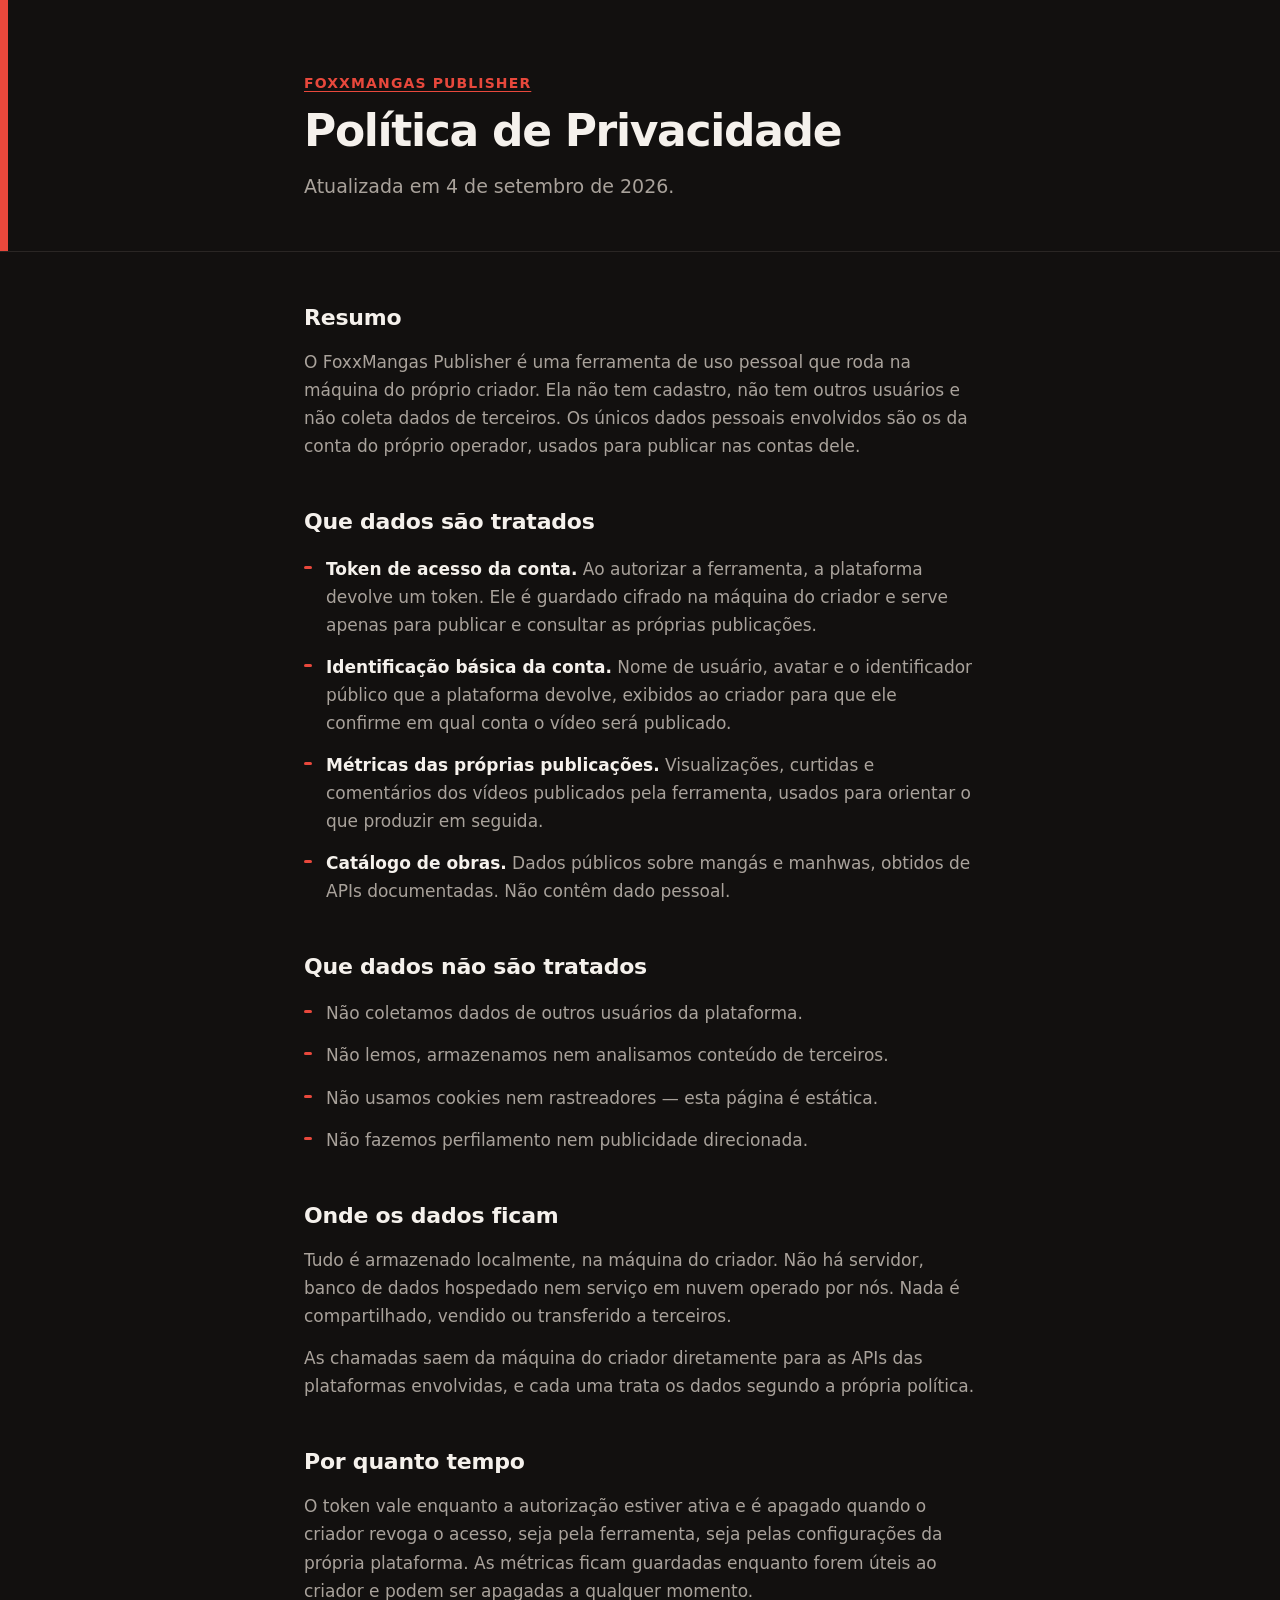
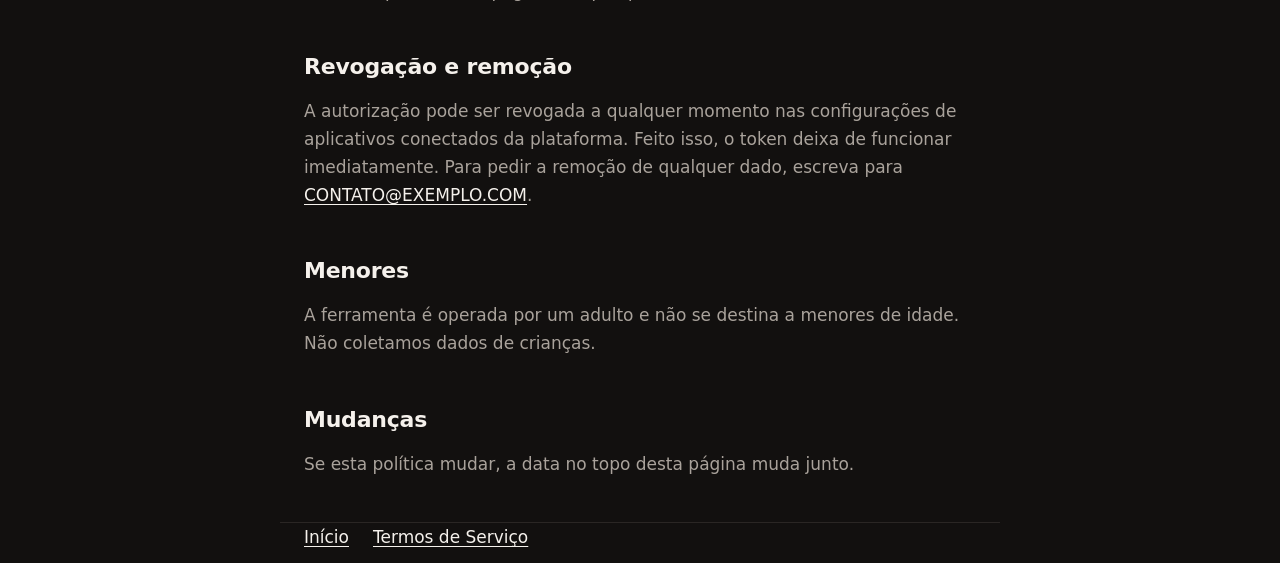
==== privacy.html @ b205a148 "Páginas públicas do FoxxMangas Publisher Descrição do app, termos de serviço e política de privacida" ====
<!doctype html>
<html lang="pt-BR">
<head>
<meta charset="utf-8">
<meta name="viewport" content="width=device-width, initial-scale=1">
<title>Política de Privacidade — FoxxMangas Publisher</title>
<link rel="stylesheet" href="style.css">
</head>
<body>

<header>
  <div class="rail"></div>
  <div class="wrap">
    <p class="eyebrow"><a href="index.html">FoxxMangas Publisher</a></p>
    <h1>Política de Privacidade</h1>
    <p class="lead">Atualizada em 4 de setembro de 2026.</p>
  </div>
</header>

<main class="wrap">

  <section>
    <h2>Resumo</h2>
    <p>
      O FoxxMangas Publisher é uma ferramenta de uso pessoal que roda na máquina
      do próprio criador. Ela não tem cadastro, não tem outros usuários e não
      coleta dados de terceiros. Os únicos dados pessoais envolvidos são os da
      conta do próprio operador, usados para publicar nas contas dele.
    </p>
  </section>

  <section>
    <h2>Que dados são tratados</h2>
    <ul>
      <li>
        <strong>Token de acesso da conta.</strong> Ao autorizar a ferramenta, a
        plataforma devolve um token. Ele é guardado cifrado na máquina do
        criador e serve apenas para publicar e consultar as próprias
        publicações.
      </li>
      <li>
        <strong>Identificação básica da conta.</strong> Nome de usuário, avatar
        e o identificador público que a plataforma devolve, exibidos ao criador
        para que ele confirme em qual conta o vídeo será publicado.
      </li>
      <li>
        <strong>Métricas das próprias publicações.</strong> Visualizações,
        curtidas e comentários dos vídeos publicados pela ferramenta, usados
        para orientar o que produzir em seguida.
      </li>
      <li>
        <strong>Catálogo de obras.</strong> Dados públicos sobre mangás e
        manhwas, obtidos de APIs documentadas. Não contêm dado pessoal.
      </li>
    </ul>
  </section>

  <section>
    <h2>Que dados não são tratados</h2>
    <ul>
      <li>Não coletamos dados de outros usuários da plataforma.</li>
      <li>Não lemos, armazenamos nem analisamos conteúdo de terceiros.</li>
      <li>Não usamos cookies nem rastreadores — esta página é estática.</li>
      <li>Não fazemos perfilamento nem publicidade direcionada.</li>
    </ul>
  </section>

  <section>
    <h2>Onde os dados ficam</h2>
    <p>
      Tudo é armazenado localmente, na máquina do criador. Não há servidor,
      banco de dados hospedado nem serviço em nuvem operado por nós. Nada é
      compartilhado, vendido ou transferido a terceiros.
    </p>
    <p>
      As chamadas saem da máquina do criador diretamente para as APIs das
      plataformas envolvidas, e cada uma trata os dados segundo a própria
      política.
    </p>
  </section>

  <section>
    <h2>Por quanto tempo</h2>
    <p>
      O token vale enquanto a autorização estiver ativa e é apagado quando o
      criador revoga o acesso, seja pela ferramenta, seja pelas configurações da
      própria plataforma. As métricas ficam guardadas enquanto forem úteis ao
      criador e podem ser apagadas a qualquer momento.
    </p>
  </section>

  <section>
    <h2>Revogação e remoção</h2>
    <p>
      A autorização pode ser revogada a qualquer momento nas configurações de
      aplicativos conectados da plataforma. Feito isso, o token deixa de
      funcionar imediatamente. Para pedir a remoção de qualquer dado, escreva
      para <a href="mailto:CONTATO@EXEMPLO.COM">CONTATO@EXEMPLO.COM</a>.
    </p>
  </section>

  <section>
    <h2>Menores</h2>
    <p>
      A ferramenta é operada por um adulto e não se destina a menores de idade.
      Não coletamos dados de crianças.
    </p>
  </section>

  <section>
    <h2>Mudanças</h2>
    <p>
      Se esta política mudar, a data no topo desta página muda junto.
    </p>
  </section>

</main>

<footer class="wrap">
  <nav>
    <a href="index.html">Início</a>
    <a href="terms.html">Termos de Serviço</a>
  </nav>
</footer>

</body>
</html>
---- style.css ----
/* Mesma linguagem visual dos quadros do Short: fundo escuro, faixa vermelha,
   tipografia pesada. A auditoria abre estas páginas, e coerência entre o app,
   o ícone e o site é parte do que ela olha. */

:root {
  --preto: #12100f;
  --creme: #f5f1ec;
  --vermelho: #e8483c;
  --suave: #a9a29b;
  --linha: #2a2624;
}

* { margin: 0; padding: 0; box-sizing: border-box; }

body {
  background: var(--preto);
  color: var(--creme);
  font-family: system-ui, -apple-system, "Segoe UI", Roboto, sans-serif;
  font-size: 17px;
  line-height: 1.65;
  -webkit-font-smoothing: antialiased;
}

.wrap {
  max-width: 720px;
  margin: 0 auto;
  padding: 0 24px;
}

header {
  position: relative;
  padding: 72px 0 48px;
  border-bottom: 1px solid var(--linha);
  margin-bottom: 48px;
}

.rail {
  position: absolute;
  left: 0;
  top: 0;
  width: 8px;
  height: 100%;
  background: var(--vermelho);
}

.eyebrow {
  font-size: 14px;
  font-weight: 600;
  letter-spacing: 0.08em;
  text-transform: uppercase;
  color: var(--vermelho);
  margin-bottom: 12px;
}

.eyebrow a { color: inherit; }

h1 {
  font-size: 44px;
  font-weight: 800;
  letter-spacing: -0.03em;
  line-height: 1.1;
  margin-bottom: 16px;
}

h2 {
  font-size: 22px;
  font-weight: 700;
  letter-spacing: -0.01em;
  margin-bottom: 12px;
}

.lead {
  font-size: 19px;
  color: var(--suave);
  max-width: 56ch;
}

section { margin-bottom: 44px; }
section p + p { margin-top: 14px; }

ul {
  list-style: none;
  margin-top: 14px;
}

li {
  position: relative;
  padding-left: 22px;
  margin-bottom: 14px;
  color: var(--suave);
}

li::before {
  content: "";
  position: absolute;
  left: 0;
  top: 11px;
  width: 8px;
  height: 3px;
  border-radius: 99px;
  background: var(--vermelho);
}

li strong { color: var(--creme); font-weight: 600; }

p { color: var(--suave); }
section h2 + p { margin-top: 0; }

a { color: var(--creme); text-decoration: underline; text-underline-offset: 3px; }
a:hover { color: var(--vermelho); }

footer {
  border-top: 1px solid var(--linha);
  padding: 32px 0 72px;
  margin-top: 24px;
}

footer nav {
  display: flex;
  gap: 24px;
  flex-wrap: wrap;
  margin-bottom: 12px;
}

.fine { font-size: 14px; color: #6f6862; }

@media (max-width: 560px) {
  h1 { font-size: 34px; }
  header { padding: 48px 0 36px; }
}
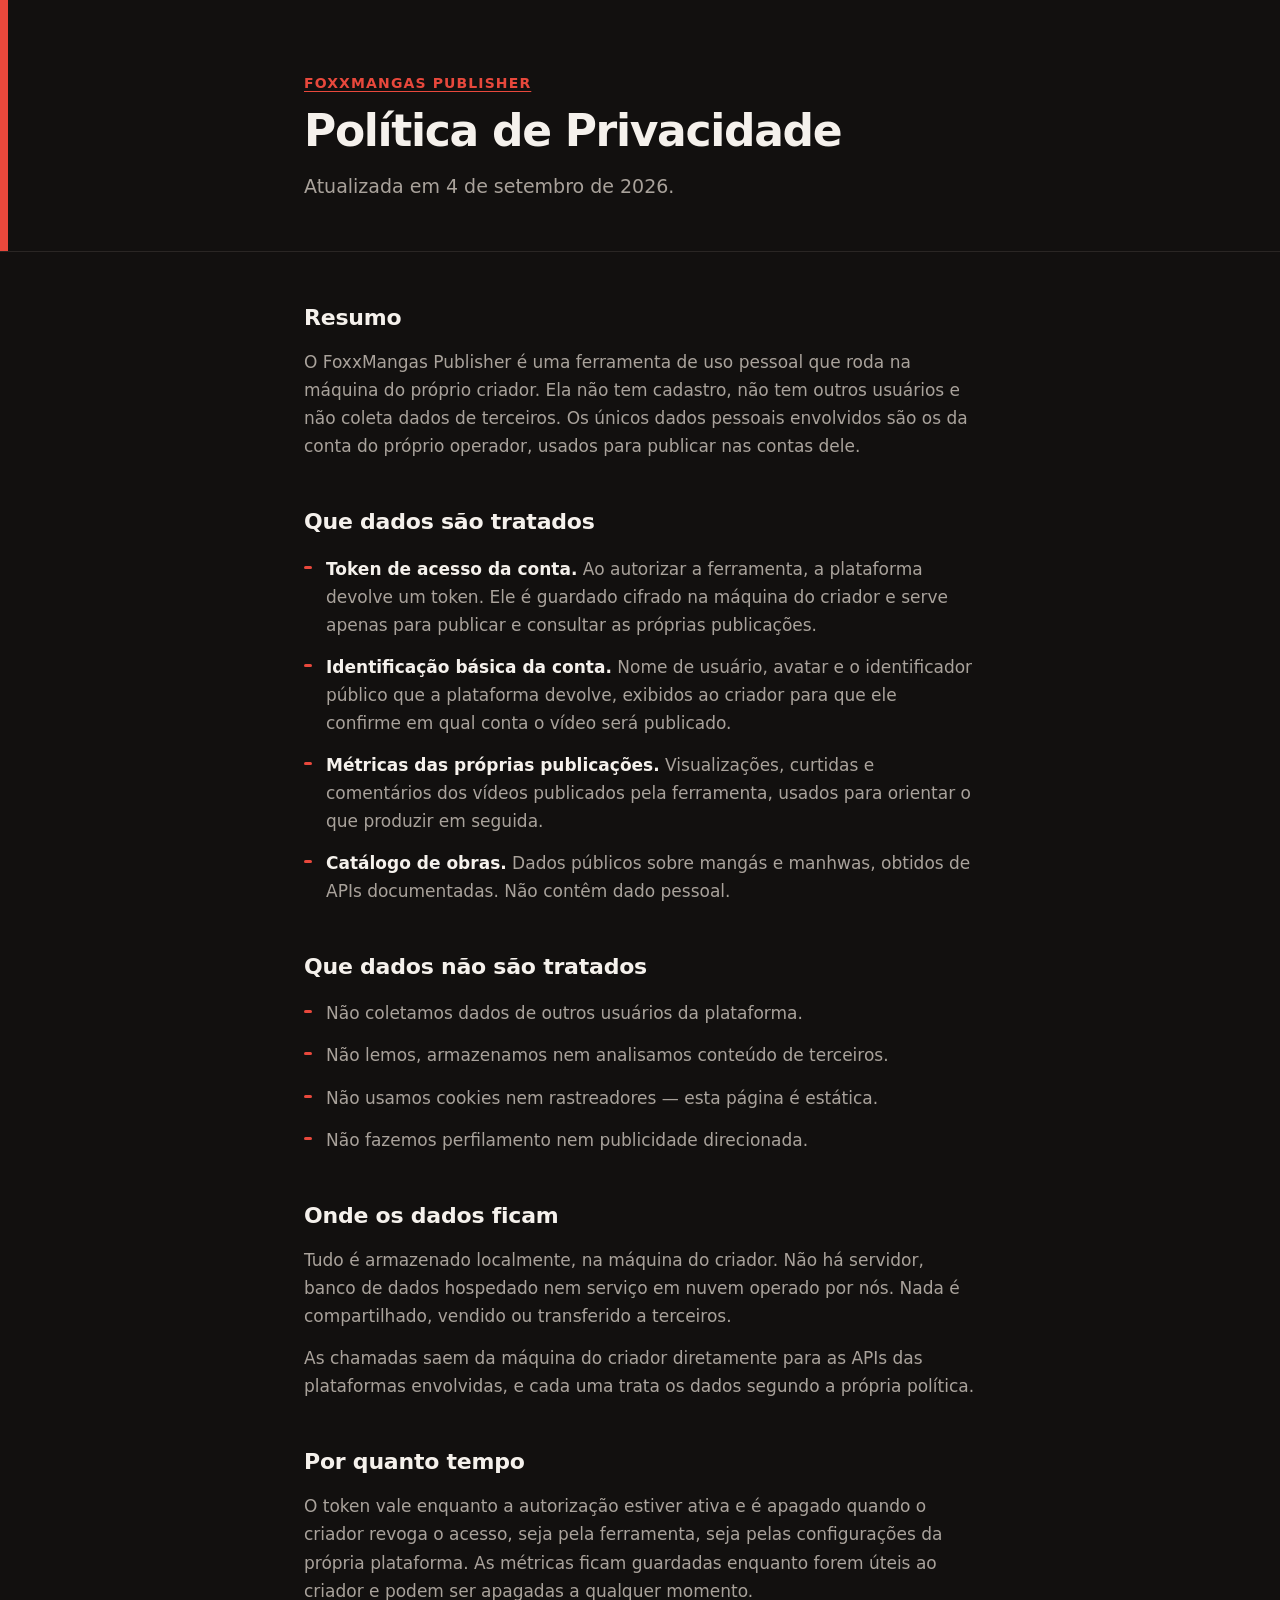
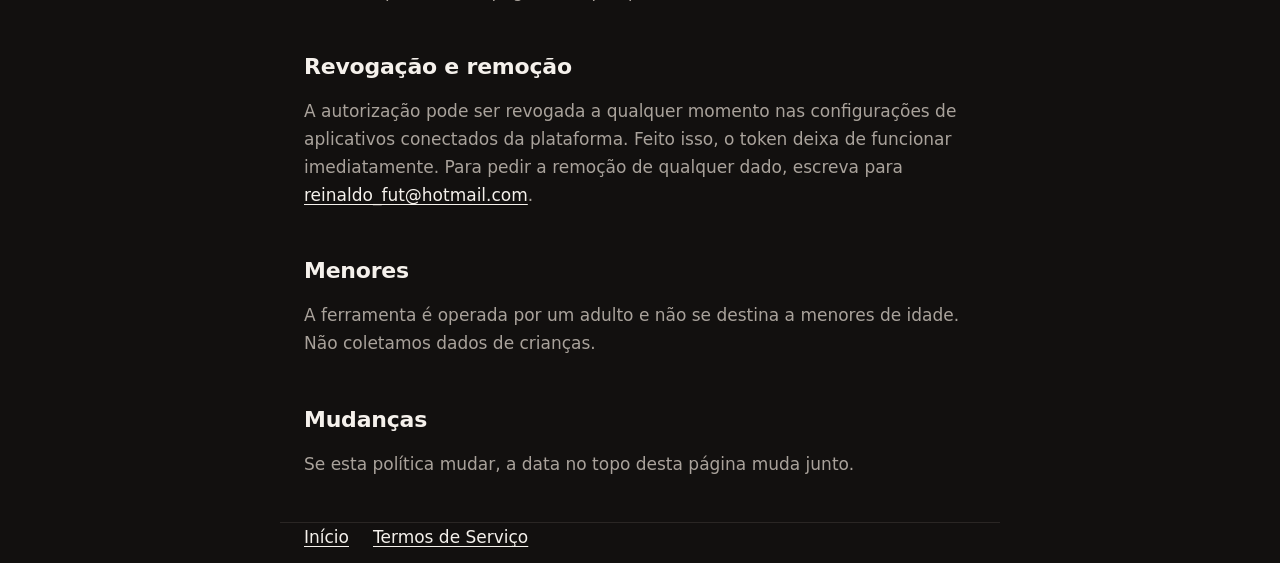
==== commit a0d0a3e2: "chore: e-mail de contato no lugar do placeholder As tres paginas traziam CONTATO@EXEMPLO.COM desde a" ====
--- a/privacy.html
+++ b/privacy.html
@@ -95,7 +95,7 @@
       A autorização pode ser revogada a qualquer momento nas configurações de
       aplicativos conectados da plataforma. Feito isso, o token deixa de
       funcionar imediatamente. Para pedir a remoção de qualquer dado, escreva
-      para <a href="mailto:CONTATO@EXEMPLO.COM">CONTATO@EXEMPLO.COM</a>.
+      para <a href="mailto:reinaldo_fut@hotmail.com">reinaldo_fut@hotmail.com</a>.
     </p>
   </section>
 
